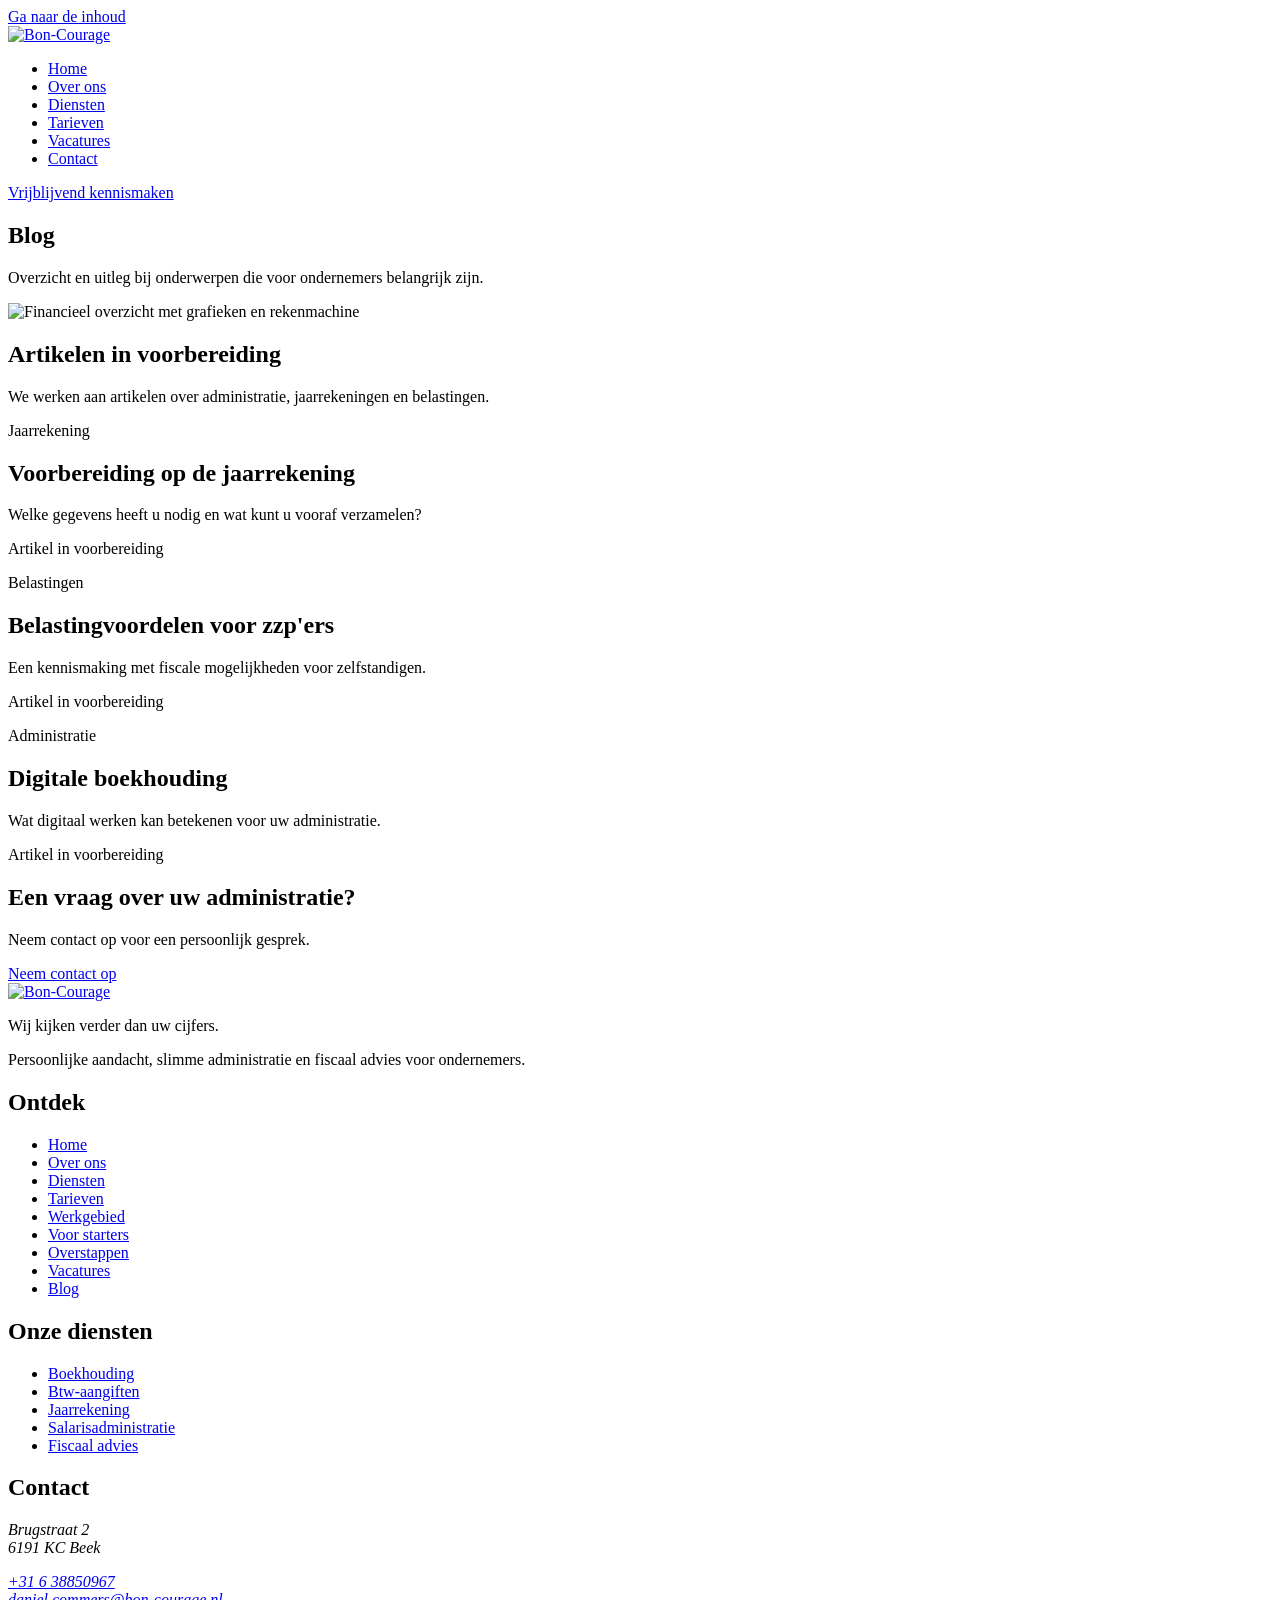
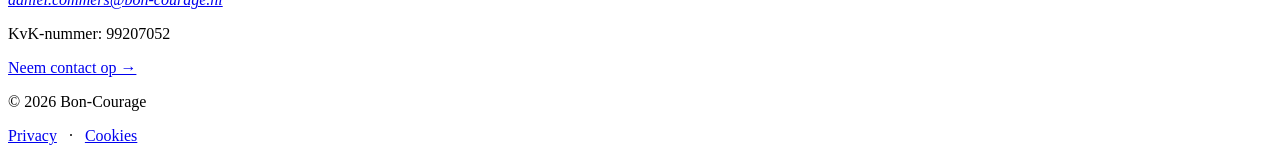
==== blog.html @ d34d8a77 "V2 website Nieuw design, betere seo,  nieuw logo" ====
<!doctype html>
<html lang="nl">
<head>
    <meta charset="utf-8">
    <meta name="viewport" content="width=device-width, initial-scale=1">
    <meta name="description" content="Blog van Bon-Courage, boekhouder in Beek. Tips over boekhouding uitbesteden, btw-aangifte, jaarrekening, belasting besparen en investeringsaftrek voor ondernemers.">
    <link rel="canonical" href="https://bon-courage.nl/blog.html">
    <title>Blog over boekhouding, btw en belastingvoordeel | Bon-Courage</title>
    <link rel="icon" href="favicon.ico" sizes="48x48">
    <link rel="icon" href="favicon.svg" type="image/svg+xml">
    <link rel="apple-touch-icon" href="apple-touch-icon.png">
    <link rel="manifest" href="site.webmanifest">
    <link rel="stylesheet" href="assets/css/style.css">
    <script src="assets/js/animations.js" defer></script>
</head>
<body>
    <a class="skip-link" href="#main">Ga naar de inhoud</a>

    <header class="site-header">
        <nav class="navbar container" aria-label="Hoofdnavigatie">
            <a class="brand" href="index.html" aria-label="Bon Courage, naar de startpagina">
                <img src="assets/images/logo-navbar.png" alt="Bon-Courage" class="site-logo" width="870" height="609">
            </a>
            <ul class="nav-links">
                <li><a href="index.html">Home</a></li>
                <li><a href="over.html">Over ons</a></li>
                <li><a href="diensten.html">Diensten</a></li>
                <li><a href="tarieven.html">Tarieven</a></li>
                <li><a href="vacatures.html">Vacatures</a></li>
                <li><a href="contact.html">Contact</a></li>
            </ul>
            <a class="button button-primary nav-cta" href="contact.html">Vrijblijvend kennismaken</a>
        </nav>
    </header>

    <main id="main">
        <section class="hero-alt shape-divider shape-to-blue">
            <div class="container">
                <div class="hero-alt-layout">
                    <div>
                        <h1>Blog</h1>
                        <p class="hero-lead">Overzicht en uitleg bij onderwerpen die voor ondernemers belangrijk zijn.</p>
                    </div>
                    <img class="hero-alt-image" src="assets/images/jaarrekening-stock.jpg" alt="Financieel overzicht met grafieken en rekenmachine" width="800" height="533">
                </div>
            </div>
        </section>

        <section class="section-space shape-divider shape-to-navy">
            <div class="container">
                <div class="section-heading"><div><h2>Artikelen in voorbereiding</h2></div><p>We werken aan artikelen over administratie, jaarrekeningen en belastingen.</p></div>
                <div class="blog-list">
                    <article class="blog-post">
                        <p class="blog-meta">Jaarrekening</p>
                        <h2>Voorbereiding op de jaarrekening</h2>
                        <p>Welke gegevens heeft u nodig en wat kunt u vooraf verzamelen?</p>
                        <span class="article-status">Artikel in voorbereiding</span>
                    </article>

                    <article class="blog-post">
                        <p class="blog-meta">Belastingen</p>
                        <h2>Belastingvoordelen voor zzp'ers</h2>
                        <p>Een kennismaking met fiscale mogelijkheden voor zelfstandigen.</p>
                        <span class="article-status">Artikel in voorbereiding</span>
                    </article>

                    <article class="blog-post">
                        <p class="blog-meta">Administratie</p>
                        <h2>Digitale boekhouding</h2>
                        <p>Wat digitaal werken kan betekenen voor uw administratie.</p>
                        <span class="article-status">Artikel in voorbereiding</span>
                    </article>
                </div>
            </div>
        </section>
        <section class="contact-band shape-divider shape-to-deep"><div class="container contact-band-inner"><div><h2>Een vraag over uw administratie?</h2><p>Neem contact op voor een persoonlijk gesprek.</p></div><a class="button button-light" href="contact.html">Neem contact op</a></div></section>
    </main>

    <footer class="site-footer">
        <div class="container footer-grid">
            <div class="footer-col footer-brand">
                <a class="footer-logo" href="index.html" aria-label="Bon-Courage, naar de startpagina"><img src="assets/images/logo-footer.png" alt="Bon-Courage" width="870" height="609" loading="lazy"></a>
                <p class="footer-tagline">Wij kijken verder dan uw cijfers.</p>
                <p>Persoonlijke aandacht, slimme administratie en fiscaal advies voor ondernemers.</p>
            </div>
            <nav class="footer-col" aria-label="Footer navigatie">
                <h2>Ontdek</h2>
                <ul>
                    <li><a href="index.html">Home</a></li>
                    <li><a href="over.html">Over ons</a></li>
                    <li><a href="diensten.html">Diensten</a></li>
                    <li><a href="tarieven.html">Tarieven</a></li>
                    <li><a href="werkgebied.html">Werkgebied</a></li>
                    <li><a href="starters.html">Voor starters</a></li>
                    <li><a href="overstappen.html">Overstappen</a></li>
                    <li><a href="vacatures.html">Vacatures</a></li>
                    <li><a href="blog.html">Blog</a></li>
                </ul>
            </nav>
            <nav class="footer-col" aria-label="Onze diensten">
                <h2>Onze diensten</h2>
                <ul>
                    <li><a href="diensten.html#boekhouding">Boekhouding</a></li>
                    <li><a href="diensten.html#btw">Btw-aangiften</a></li>
                    <li><a href="diensten.html#jaarrekening">Jaarrekening</a></li>
                    <li><a href="diensten.html#salarisadministratie">Salarisadministratie</a></li>
                    <li><a href="diensten.html#advies">Fiscaal advies</a></li>
                </ul>
            </nav>
            <div class="footer-col">
                <h2>Contact</h2>
                <address class="footer-address"><p>Brugstraat 2<br>6191 KC Beek</p>
                    <p><a class="footer-contact-link" href="tel:+31638850967">+31 6 38850967</a><br><a class="footer-contact-link" href="mailto:daniel.commers@bon-courage.nl">daniel.commers@bon-courage.nl</a></p></address>
                <p class="footer-kvk">KvK-nummer: 99207052</p>
                <a class="footer-contact-link" href="contact.html">Neem contact op &rarr;</a>
            </div>
        </div>
        <div class="container footer-bottom">
            <p>&copy; 2026 Bon-Courage</p>
            <p><a href="privacy.html">Privacy</a> &nbsp; &middot; &nbsp; <a href="cookies.html">Cookies</a></p>
        </div>
    </footer>
</body>
</html>
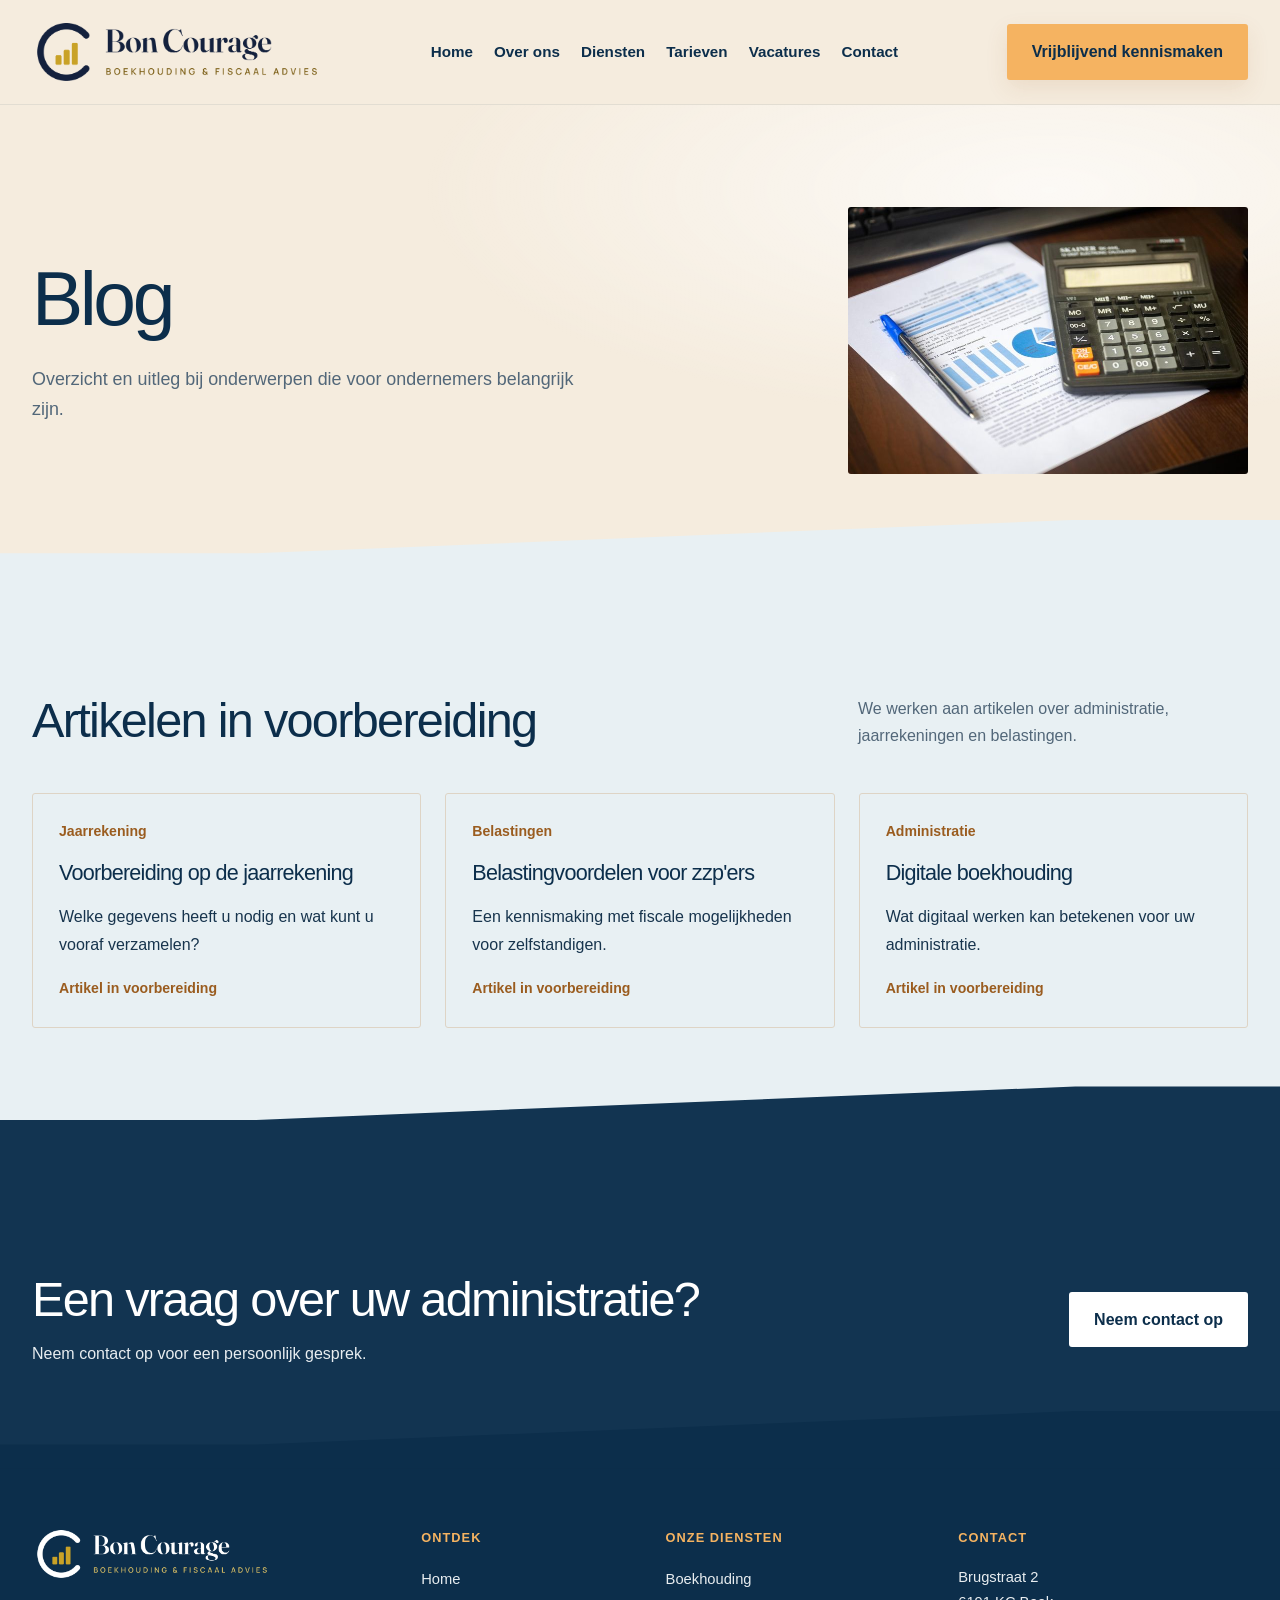
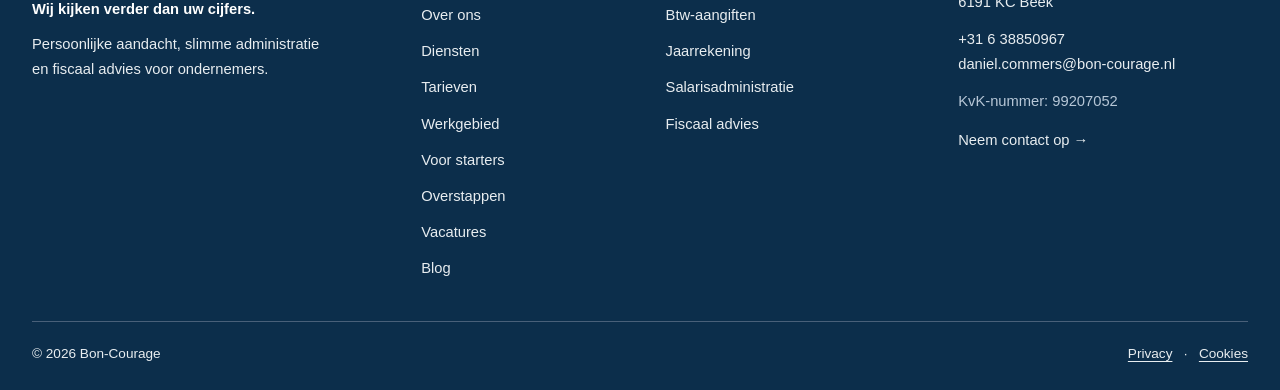
==== commit 34544216: "Add mobile navigation and version assets Co-authored-by: Copilot <223556219+Copilot@users.noreply.gi" ====
--- a/blog.html
+++ b/blog.html
@@ -10,8 +10,9 @@
     <link rel="icon" href="favicon.svg" type="image/svg+xml">
     <link rel="apple-touch-icon" href="apple-touch-icon.png">
     <link rel="manifest" href="site.webmanifest">
-    <link rel="stylesheet" href="assets/css/style.css">
-    <script src="assets/js/animations.js" defer></script>
+    <link rel="stylesheet" href="assets/css/style.css?v=20261125">
+    <script src="assets/js/animations.js?v=20261125" defer></script>
+    <script src="assets/js/navigation.js?v=20261125" defer></script>
 </head>
 <body>
     <a class="skip-link" href="#main">Ga naar de inhoud</a>
@@ -19,9 +20,12 @@
     <header class="site-header">
         <nav class="navbar container" aria-label="Hoofdnavigatie">
             <a class="brand" href="index.html" aria-label="Bon Courage, naar de startpagina">
-                <img src="assets/images/logo-navbar.png" alt="Bon-Courage" class="site-logo" width="870" height="609">
+                <img src="assets/images/logo-navbar.png?v=20261125" alt="Bon-Courage" class="site-logo" width="870" height="609">
             </a>
-            <ul class="nav-links">
+            <button class="nav-toggle" type="button" aria-controls="main-navigation" aria-expanded="false" aria-label="Menu openen">
+                <span class="nav-toggle-icon" aria-hidden="true"><span></span><span></span><span></span></span> Menu
+            </button>
+            <ul class="nav-links" id="main-navigation">
                 <li><a href="index.html">Home</a></li>
                 <li><a href="over.html">Over ons</a></li>
                 <li><a href="diensten.html">Diensten</a></li>
@@ -41,7 +45,7 @@
                         <h1>Blog</h1>
                         <p class="hero-lead">Overzicht en uitleg bij onderwerpen die voor ondernemers belangrijk zijn.</p>
                     </div>
-                    <img class="hero-alt-image" src="assets/images/jaarrekening-stock.jpg" alt="Financieel overzicht met grafieken en rekenmachine" width="800" height="533">
+                    <img class="hero-alt-image" src="assets/images/jaarrekening-stock.jpg?v=20261125" alt="Financieel overzicht met grafieken en rekenmachine" width="800" height="533">
                 </div>
             </div>
         </section>
@@ -79,7 +83,7 @@
     <footer class="site-footer">
         <div class="container footer-grid">
             <div class="footer-col footer-brand">
-                <a class="footer-logo" href="index.html" aria-label="Bon-Courage, naar de startpagina"><img src="assets/images/logo-footer.png" alt="Bon-Courage" width="870" height="609" loading="lazy"></a>
+                <a class="footer-logo" href="index.html" aria-label="Bon-Courage, naar de startpagina"><img src="assets/images/logo-footer.png?v=20261125" alt="Bon-Courage" width="870" height="609" loading="lazy"></a>
                 <p class="footer-tagline">Wij kijken verder dan uw cijfers.</p>
                 <p>Persoonlijke aandacht, slimme administratie en fiscaal advies voor ondernemers.</p>
             </div>
--- a/assets/css/style.css
+++ b/assets/css/style.css
@@ -0,0 +1,416 @@
+:root {
+    --navy: #123451;
+    --deep: #0c2e4b;
+    --blue: #e8f0f3;
+    --cream: #f5ecde;
+    --paper: #fffdf8;
+    --gold: #f5b361;
+    --ink: #17344d;
+    --muted: #526779;
+    --line: #ded4c5;
+}
+
+* { box-sizing: border-box; }
+html { scroll-behavior: smooth; scroll-padding-top: 110px; }
+body { margin: 0; font: 16px/1.7 "Segoe UI", Arial, sans-serif; color: var(--ink); background: var(--cream); }
+img { display: block; max-width: 100%; }
+a { color: inherit; }
+a:focus-visible, button:focus-visible, input:focus-visible, textarea:focus-visible, summary:focus-visible {
+    outline: 3px solid #bd8f35;
+    outline-offset: 3px;
+}
+[hidden] { display: none !important; }
+.container { width: min(1320px, calc(100% - 64px)); margin-inline: auto; }
+.skip-link { position: absolute; z-index: 20; left: 16px; top: 12px; padding: 8px 14px; background: #fff; color: var(--deep); transform: translateY(-160%); }
+.skip-link:focus { transform: translateY(0); }
+.site-header { position: sticky; top: 0; z-index: 10; background: rgba(245, 236, 222, .92); border-bottom: 1px solid rgba(18, 52, 81, .08); backdrop-filter: blur(14px); }
+.navbar { display: flex; align-items: center; justify-content: space-between; gap: 22px; min-height: 104px; }
+.brand { display: flex; flex: 0 0 290px; height: 84px; align-items: center; justify-content: flex-start; }
+.site-logo { width: 100%; height: 100%; object-fit: contain; }
+.nav-links { display: flex; flex-wrap: wrap; align-items: center; gap: clamp(14px, 1.65vw, 25px); margin: 0; padding: 0; list-style: none; }
+.nav-links a { color: var(--deep); font-size: .95rem; font-weight: 600; text-decoration: none; }
+.nav-links a:hover, .nav-links .nav-active { text-decoration: underline; text-decoration-color: var(--gold); text-decoration-thickness: 3px; text-underline-offset: 7px; }
+.nav-cta { flex: 0 0 auto; padding-inline: 18px; font-size: .9rem; }
+.nav-toggle { display: none; }
+h1, h2, h3, h4, p { margin-top: 0; }
+h1, h2, h3, h4 { line-height: 1.18; }
+h1 { margin-bottom: 24px; font-size: clamp(2.8rem, 6vw, 6rem); font-weight: 300; letter-spacing: -.045em; line-height: 1.08; }
+h2 { color: var(--deep); font-size: clamp(2rem, 3.8vw, 3.5rem); font-weight: 500; letter-spacing: -.035em; }
+h3 { color: var(--deep); font-size: 1.2rem; }
+p { margin-bottom: 16px; }
+.button { display: inline-flex; min-height: 50px; align-items: center; justify-content: center; padding: 12px 23px; border: 2px solid transparent; border-radius: 3px; font: inherit; font-weight: 700; text-decoration: none; cursor: pointer; transition: background-color .22s ease, color .22s ease, transform .22s ease, box-shadow .22s ease; }
+.button:hover { transform: translateY(-3px); }
+.button-primary { color: var(--deep); background: var(--gold); border-color: var(--gold); box-shadow: 0 8px 22px rgba(153, 94, 34, .12); }
+.button-primary:hover { background: #ffc97f; border-color: #ffc97f; box-shadow: 0 12px 28px rgba(153, 94, 34, .2); }
+.button-outline { color: var(--navy); background: transparent; border-color: var(--navy); }
+.button-outline:hover { background: var(--blue); }
+.button-light { color: var(--deep); background: #fff; border-color: #fff; }
+.button-light:hover { color: #fff; background: transparent; }
+.text-link { color: var(--navy); font-weight: 700; text-decoration-color: var(--gold); text-underline-offset: 4px; }
+.hero-link { color: var(--deep); font-weight: 700; text-underline-offset: 5px; }
+.home-hero { position: relative; overflow: hidden; color: var(--deep); background: var(--cream); isolation: isolate; }
+.home-hero::before { content: ""; position: absolute; z-index: -1; pointer-events: none; border: 1px solid rgba(18, 52, 81, .09); border-radius: 50%; }
+.home-hero::before { width: clamp(360px, 54vw, 820px); aspect-ratio: 1; top: -38%; right: -12%; background: radial-gradient(circle, rgba(255, 255, 255, .62), rgba(255, 255, 255, 0) 68%); animation: orbit-drift 18s ease-in-out infinite alternate; }
+.shape-divider { position: relative; }
+.shape-divider::after {
+    content: "";
+    position: absolute;
+    z-index: 3;
+    right: 0;
+    bottom: -1px;
+    left: 0;
+    height: clamp(32px, 4.5vw, 62px);
+    background: var(--shape-fill, var(--paper));
+    clip-path: polygon(0 100%, 0 58%, 20% 58%, 84% 0, 100% 0, 100% 100%);
+    pointer-events: none;
+}
+.shape-to-white { --shape-fill: var(--paper); }
+.shape-to-warm { --shape-fill: var(--cream); }
+.shape-to-blue { --shape-fill: var(--blue); }
+.shape-to-navy { --shape-fill: var(--navy); }
+.shape-to-deep { --shape-fill: var(--deep); }
+.contact-band.shape-divider { padding-bottom: 100px; }
+.home-hero-layout { display: grid; grid-template-columns: minmax(0, 1.15fr) minmax(320px, .85fr); gap: clamp(38px, 5vw, 76px); align-items: center; padding-block: clamp(78px, 10vh, 132px) 100px; }
+.home-hero { background: var(--cream); }
+.home-hero-photo { position: relative; }
+.home-hero-photo::before { content: ""; position: absolute; z-index: 0; width: 52%; height: 56%; right: -16px; bottom: -16px; border: 2px solid var(--gold); border-radius: 3px; }
+.home-hero-photo img { position: relative; z-index: 1; }
+.hero-eyebrow { margin-bottom: 24px; color: var(--deep); font-size: 1.15rem; font-weight: 700; letter-spacing: .01em; }
+.hero-promise { max-width: 700px; margin-top: 24px; color: var(--deep); font-weight: 600; }
+.home-hero-copy { max-width: 760px; }
+.home-hero h1 { max-width: 760px; font-size: clamp(3.4rem, 5.6vw, 5.8rem); }
+.home-hero h1 em { padding-inline: .04em; color: var(--deep); background: linear-gradient(transparent 46%, var(--gold) 46%, var(--gold) 91%, transparent 91%); background-repeat: no-repeat; background-size: 0 100%; font-style: normal; animation: marker-sweep .9s .72s ease-out forwards; }
+.hero-lead { max-width: 560px; font-size: 1.12rem; line-height: 1.7; }
+.home-hero .hero-lead { max-width: 700px; color: var(--muted); font-size: 1.2rem; }
+.hero-actions, .form-actions { display: flex; flex-wrap: wrap; align-items: center; gap: 20px; margin-top: 28px; }
+.home-hero-photo { width: 100%; margin: 0; animation: rise-in .9s .5s both; }
+.home-hero-photo img { width: 100%; height: clamp(340px, 38vw, 560px); object-fit: cover; border-radius: 3px 64px 3px 3px; transition: transform .8s cubic-bezier(.2, .7, .2, 1); }
+.home-hero-photo:hover img { transform: scale(1.035); }
+.home-hero-copy > * { animation: rise-in .72s cubic-bezier(.2, .7, .2, 1) both; }
+.home-hero-copy > :nth-child(1) { animation-delay: .08s; }
+.home-hero-copy > :nth-child(2) { animation-delay: .18s; }
+.home-hero-copy > :nth-child(3) { animation-delay: .3s; }
+.home-hero-copy > :nth-child(4) { animation-delay: .4s; }
+.home-hero-copy > :nth-child(5) { animation-delay: .5s; }
+.hero-alt { padding: clamp(64px, 8vw, 110px) 0; background: radial-gradient(ellipse at 82% 18%, rgba(255, 255, 255, .72), transparent 42%), var(--cream); }
+.hero-alt-layout { display: grid; grid-template-columns: minmax(0, 1fr) minmax(0, 400px); gap: 55px; align-items: center; }
+.hero-alt h1 { color: var(--deep); }
+.hero-alt .hero-lead { color: var(--muted); margin: 0; }
+.hero-alt-image { width: 100%; height: auto; aspect-ratio: 1.5; object-fit: cover; border-radius: 3px; transition: transform .8s cubic-bezier(.2, .7, .2, 1); }
+.hero-alt-layout > :first-child { animation: rise-in .75s .08s both; }
+.hero-alt-image { animation: rise-in .85s .22s both; }
+.hero-alt-layout:hover .hero-alt-image { transform: scale(1.025); }
+.section-space { padding: clamp(82px, 9vw, 132px) 0; background: var(--blue); }
+.process-section { padding-bottom: 32px; }
+.process-section + .faq-section { padding-top: 32px; }
+.section-label { margin-bottom: 10px; color: #9a5c1f; font-size: .9rem; font-weight: 700; }
+.section-heading { display: flex; justify-content: space-between; align-items: end; gap: 36px; margin-bottom: 44px; }
+.section-heading h2 { margin-bottom: 0; }
+.section-heading > p { max-width: 390px; margin-bottom: 0; color: var(--muted); }
+.expertise-section { background: var(--blue); }
+.request-form { padding: clamp(22px, 3vw, 38px); background: #fffdf9; border: 1px solid var(--line); border-radius: 3px; }
+fieldset { margin: 0; padding: 0; border: 0; min-width: 0; }
+legend { padding: 0; margin-bottom: 20px; color: var(--deep); font-size: 1.2rem; font-weight: 700; }
+.choice-grid { display: grid; grid-template-columns: repeat(4, minmax(0, 1fr)); gap: 14px; margin-bottom: 26px; }
+.choice-card { display: flex; gap: 12px; align-items: flex-start; min-height: 138px; padding: 18px; border: 1px solid var(--line); border-radius: 3px; cursor: pointer; }
+.choice-card:has(input:checked) { border-color: var(--navy); background: #eaf1f5; box-shadow: inset 0 0 0 1px var(--navy); }
+.choice-card input { width: 18px; height: 18px; margin: 3px 0 0; accent-color: var(--navy); flex-shrink: 0; }
+.choice-card strong, .choice-card small { display: block; }
+.choice-card strong { color: var(--deep); line-height: 1.3; }
+.choice-card small { margin-top: 8px; color: var(--muted); font-size: .88rem; line-height: 1.45; }
+.form-error { color: #a32121; font-weight: 600; }
+.form-grid { display: grid; grid-template-columns: repeat(2, minmax(0, 1fr)); gap: 20px; }
+.form-grid label { display: block; color: var(--deep); font-weight: 600; }
+.form-grid input, .form-grid textarea, .form-grid select { display: block; width: 100%; margin-top: 6px; padding: 11px 12px; border: 1px solid #aebdc8; border-radius: 4px; background: #fff; font: inherit; color: var(--ink); }
+.form-grid textarea { resize: vertical; }
+.form-wide { grid-column: 1 / -1; }
+.optional { color: var(--muted); font-size: .85rem; font-weight: 400; }
+.form-note { margin: 20px 0 0; color: var(--muted); font-size: .9rem; }
+.request-ready { padding: 14px 16px; margin: 20px 0 0; background: var(--blue); border-left: 3px solid var(--navy); }
+.request-ready a { color: var(--navy); font-weight: 700; }
+.feature-grid { display: grid; grid-template-columns: repeat(3, minmax(0, 1fr)); gap: 24px; }
+.value-grid { display: grid; grid-template-columns: repeat(3, minmax(0, 1fr)); gap: 24px; }
+.value-card { padding: 32px 28px; border: 1px solid var(--line); border-top: 4px solid var(--gold); border-radius: 3px; background: var(--cream); min-height: 250px; transition: transform .28s ease, box-shadow .28s ease; }
+.value-card:hover { transform: translateY(-5px); }
+.value-card:hover { box-shadow: 0 16px 34px rgba(12, 46, 75, .08); }
+.value-number { display: inline-grid; width: 48px; height: 48px; place-items: center; margin-bottom: 24px; border-radius: 50%; color: var(--deep); background: var(--gold); font-weight: 800; }
+.value-card p, .service-card p { margin-bottom: 0; color: var(--muted); }
+.service-card { position: relative; min-height: 190px; padding: 27px 24px 24px; overflow: hidden; border: 1px solid var(--line); border-radius: 3px; background: rgba(255, 253, 249, .72); transition: transform .28s ease, border-color .28s ease, box-shadow .28s ease; }
+.service-card::before { content: ""; position: absolute; inset: 0 auto auto 0; width: 100%; height: 3px; background: var(--gold); transform: scaleX(0); transform-origin: left; transition: transform .35s ease; }
+.service-card:hover { transform: translateY(-6px); border-color: rgba(18, 52, 81, .25); box-shadow: 0 16px 34px rgba(12, 46, 75, .08); }
+.service-card:hover::before { transform: scaleX(1); }
+.service-card h3 { margin-bottom: 12px; }
+.service-card a { display: inline-block; margin-top: 20px; color: var(--navy); font-weight: 700; text-underline-offset: 4px; }
+.approach-panel { padding: clamp(28px, 5vw, 58px); border-radius: 12px; background: var(--navy); color: #e3ebf2; }
+.approach-panel h2 { color: #fff; }
+.approach-panel p:last-child { margin-bottom: 0; }
+.software-panel { display: grid; grid-template-columns: 1fr 1fr; gap: 50px; align-items: center; padding: clamp(28px, 5vw, 58px); border: 1px solid var(--line); border-radius: 3px; }
+.software-mark { display: grid; min-height: 200px; place-items: center; padding: 32px; border-radius: 3px; background: var(--blue); }
+.software-mark img { width: min(100%, 400px); height: auto; }
+.check-list { margin: 20px 0 0; padding: 0; list-style: none; }
+.check-list li { position: relative; margin: 10px 0; padding-left: 26px; }
+.check-list li::before { content: "✓"; position: absolute; left: 0; color: #9a5c1f; font-weight: 800; }
+.audience-list { display: flex; flex-wrap: wrap; gap: 10px; margin: 25px 0 0; padding: 0; list-style: none; }
+.audience-list li { padding: 8px 14px; border: 1px solid var(--line); border-radius: 3px; color: var(--deep); background: #fffdf9; font-weight: 600; }
+.steps { display: grid; grid-template-columns: repeat(5, minmax(0, 1fr)); gap: 20px; padding: 0; list-style: none; counter-reset: steps; }
+.steps li { padding-top: 18px; border-top: 3px solid var(--gold); counter-increment: steps; }
+.steps li::before { content: counter(steps); display: block; margin-bottom: 14px; color: #9a5c1f; font-size: .9rem; font-weight: 800; }
+.steps h3 { margin-bottom: 8px; }
+.steps p { color: var(--muted); font-size: .94rem; }
+.feature-card { overflow: hidden; padding-bottom: 26px; border: 1px solid var(--line); border-radius: 8px; background: #fff; }
+.feature-image { width: 100%; height: auto; aspect-ratio: 1.7; object-fit: cover; }
+.feature-card h3, .feature-card p, .feature-card a { margin-left: 24px; margin-right: 24px; }
+.feature-card h3 { margin-top: 22px; margin-bottom: 10px; }
+.feature-card p { color: var(--muted); }
+.feature-card a { color: var(--navy); font-weight: 700; text-underline-offset: 4px; }
+.section-warm { background: var(--paper); }
+.editorial-split { display: grid; grid-template-columns: 1fr 1fr; gap: 70px; }
+.editorial-copy { max-width: 540px; color: var(--muted); }
+.editorial-copy p { font-size: 1.06rem; }
+.principle-grid { display: grid; grid-template-columns: repeat(4, minmax(0, 1fr)); gap: 24px; margin-top: 38px; }
+.principle-grid article { padding-top: 20px; border-top: 3px solid var(--gold); }
+.principle-grid p { color: var(--muted); }
+.service-row { display: grid; grid-template-columns: 1fr 1.3fr; gap: 50px; padding: clamp(28px, 4vw, 52px); margin-bottom: 20px; border: 1px solid var(--line); background: var(--paper); }
+.service-row:first-child { padding-top: clamp(28px, 4vw, 52px); border-top: 1px solid var(--line); }
+.service-row p, .service-row li { color: var(--muted); }
+.service-row li { margin-bottom: 7px; }
+.faq-section { background: var(--blue); }
+.faq-layout { display: grid; grid-template-columns: .8fr 1.2fr; gap: 70px; }
+.faq-layout > div > p:not(.section-label) { color: var(--muted); }
+.faq-list details { padding: 22px 24px; margin-bottom: 12px; border: 1px solid rgba(18, 52, 81, .12); background: var(--paper); transition: border-color .2s ease, box-shadow .2s ease; }
+.faq-list details:first-child { border-top: 1px solid rgba(18, 52, 81, .12); }
+.faq-list details[open] { border-color: rgba(18, 52, 81, .3); box-shadow: 0 10px 24px rgba(12, 46, 75, .06); }
+.faq-list summary { display: flex; justify-content: space-between; gap: 16px; align-items: center; color: var(--deep); font-weight: 700; cursor: pointer; list-style: none; }
+.faq-list summary::-webkit-details-marker { display: none; }
+.faq-list summary::after { content: "+"; color: var(--navy); font-size: 1.5rem; line-height: 1; }
+.faq-list details[open] summary::after { content: "-"; }
+.faq-list details p { margin: 14px 0 0; color: var(--muted); }
+.contact-layout { display: grid; grid-template-columns: 1fr 1fr; gap: 60px; }
+.info-block { padding: 15px 0; border-top: 1px solid var(--line); }
+.info-block h3, .info-block p { margin-bottom: 5px; }
+.info-block a { color: var(--navy); overflow-wrap: anywhere; }
+.contact-panel { padding: clamp(26px, 4vw, 45px); background: var(--blue); border-radius: 3px; }
+.contact-form { margin-top: 26px; }
+.contact-form .form-grid { margin-bottom: 20px; }
+.form-status { padding: 14px 16px; margin-top: 18px; border-left: 3px solid var(--navy); background: #fff; }
+.pricing-grid { display: grid; grid-template-columns: repeat(3, minmax(0, 1fr)); gap: 24px; }
+.pricing-card { padding: 28px; border: 1px solid var(--line); border-radius: 3px; background: #fffdf9; transition: transform .28s ease, box-shadow .28s ease; }
+.pricing-card:hover { transform: translateY(-5px); box-shadow: 0 16px 34px rgba(12, 46, 75, .08); }
+.pricing-card h2 { font-size: 1.4rem; }
+.pricing-card p { color: var(--muted); }
+.pricing-note { padding: 28px; border-left: 4px solid var(--gold); background: var(--blue); }
+.switch-steps { display: grid; grid-template-columns: repeat(3, minmax(0, 1fr)); gap: 24px; }
+.switch-steps article { padding: 24px; border: 1px solid var(--line); border-radius: 3px; }
+.privacy-note { color: var(--muted); font-size: .9rem; }
+.contact-panel .text-link { display: block; margin-top: 18px; }
+.blog-list { display: grid; grid-template-columns: repeat(3, minmax(0, 1fr)); gap: 24px; }
+.blog-post { padding: 26px; border: 1px solid var(--line); border-radius: 3px; transition: transform .28s ease, border-color .28s ease, box-shadow .28s ease; }
+.blog-post:hover { transform: translateY(-5px); border-color: rgba(18, 52, 81, .25); box-shadow: 0 16px 34px rgba(12, 46, 75, .08); }
+.blog-post h2 { font-size: 1.35rem; }
+.blog-meta, .article-status { color: #9a5c1f; font-size: .88rem; font-weight: 700; }
+.contact-band { padding: 70px 0; background: var(--navy); color: #e8edf0; }
+.contact-band-inner { display: flex; align-items: center; justify-content: space-between; gap: 24px; }
+.contact-band h2 { color: #fff; margin-bottom: 12px; }
+.contact-band p { margin-bottom: 0; }
+.site-footer { padding: 58px 0 24px; color: #e8edf0; background: var(--deep); }
+.footer-grid { display: grid; grid-template-columns: 1.4fr .8fr 1fr 1.2fr; gap: clamp(24px, 4vw, 55px); }
+.footer-brand { max-width: 290px; }
+.footer-logo { display: inline-flex; width: 240px; height: 56px; align-items: center; justify-content: flex-start; margin-bottom: 18px; }
+.footer-logo img { width: 100%; height: 100%; object-fit: contain; }
+.footer-tagline { color: #fff; font-size: 1.15rem; font-weight: 700; line-height: 1.35; }
+.footer-col h2 { margin: 4px 0 20px; color: var(--gold); font-size: .8rem; font-weight: 700; letter-spacing: .08em; text-transform: uppercase; }
+.footer-col p, .footer-col a { font-size: .92rem; overflow-wrap: anywhere; }
+.footer-col p { margin-bottom: 12px; }
+.footer-col ul { list-style: none; margin: 0; padding: 0; }
+.footer-col li + li { margin-top: 9px; }
+.footer-col a:not(.footer-logo) { text-decoration: none; }
+.footer-col a:not(.footer-logo):hover, .footer-bottom a:hover { color: #fff; text-decoration: underline; text-underline-offset: 4px; }
+.footer-address { font-style: normal; }
+.footer-contact-link { display: inline-block; }
+.footer-kvk { color: #b7c7d7; }
+.footer-bottom { display: flex; flex-wrap: wrap; justify-content: space-between; gap: 12px 24px; margin-top: 40px; padding-top: 20px; border-top: 1px solid #496079; font-size: .85rem; }
+.footer-bottom p { margin: 0; }
+.footer-bottom a { text-underline-offset: 3px; }
+.home-values-section { background: var(--paper); }
+.home-values-section .section-heading { margin-bottom: 52px; }
+.home-services-section { position: relative; overflow: hidden; isolation: isolate; color: #e8edf0; background: var(--navy); }
+.home-services-section::before { content: ""; position: absolute; z-index: -1; top: -250px; right: -130px; width: min(58vw, 760px); aspect-ratio: 1; border: 1px solid rgba(255, 255, 255, .09); border-radius: 50%; box-shadow: 0 0 0 70px rgba(255, 255, 255, .025), 0 0 0 140px rgba(255, 255, 255, .02); pointer-events: none; }
+.home-services-section .section-label { color: #ffd39e; }
+.home-services-section .section-heading h2 { color: #fff; }
+.home-services-section .section-heading > p { color: #d3e0e8; }
+.home-services-section .service-card { min-height: 225px; padding: 32px 28px; border-color: rgba(255, 255, 255, .35); background: rgba(255, 253, 248, .97); }
+.home-services-section .button-outline { color: #fff; border-color: rgba(255, 255, 255, .7); }
+.home-services-section .button-outline:hover { color: var(--deep); background: #fff; }
+.home-software-section { background: var(--cream); }
+.home-software-section .software-panel { position: relative; overflow: hidden; padding: clamp(38px, 6vw, 78px); border: 0; background: radial-gradient(circle at 100% 0, rgba(245, 179, 97, .16), transparent 38%), var(--deep); box-shadow: 0 22px 56px rgba(12, 46, 75, .12); }
+.home-software-section .software-panel h2 { color: #fff; }
+.home-software-section .software-panel > div:first-child > p:not(.section-label) { color: #d8e2e8; }
+.home-software-section .software-panel .section-label { color: #ffd39e; }
+.home-software-section .check-list li::before { color: var(--gold); }
+.home-software-section .check-list { color: #fff; }
+.home-software-section .software-mark { min-height: 260px; background: var(--paper); }
+.home-audience-section { position: relative; overflow: hidden; background: var(--blue); }
+.home-audience-section .editorial-split { align-items: center; }
+.home-audience-section .editorial-split > div:first-child { padding-left: 32px; border-left: 5px solid var(--gold); }
+.home-audience-section .editorial-split h2 { max-width: 560px; }
+.home-process-section { padding-bottom: clamp(96px, 8vw, 132px); background: var(--cream); }
+.home-process-section .steps li { min-height: 250px; padding: 28px 22px; border: 1px solid var(--line); border-top: 4px solid var(--gold); background: var(--paper); }
+.home-process-section .steps li::before { display: grid; width: 48px; height: 48px; place-items: center; margin-bottom: 24px; border-radius: 50%; color: #fff; background: var(--navy); font-size: 1rem; }
+.home-process-section .steps p { margin-bottom: 0; }
+.home-faq-section { background: var(--paper); }
+.home-faq-section .faq-layout { align-items: start; }
+.home-expertise-section { position: relative; overflow: hidden; background: var(--blue); }
+.home-expertise-section .request-form { padding: clamp(28px, 5vw, 58px); border: 0; box-shadow: 0 18px 48px rgba(12, 46, 75, .08); }
+.contact-band { padding: clamp(78px, 10vw, 132px) 0; }
+.reveal { opacity: 0; transform: translateY(24px); transition: opacity .7s ease, transform .7s cubic-bezier(.2, .7, .2, 1); transition-delay: calc(var(--reveal-order, 0) * 70ms); }
+.reveal.is-visible { opacity: 1; transform: translateY(0); }
+@keyframes rise-in {
+    from { opacity: 0; transform: translateY(22px); }
+    to { opacity: 1; transform: translateY(0); }
+}
+@keyframes marker-sweep {
+    to { background-size: 100% 100%; }
+}
+@keyframes orbit-drift {
+    from { transform: translate3d(0, 0, 0); }
+    to { transform: translate3d(-22px, 18px, 0); }
+}
+@media (max-width: 850px) {
+    .home-hero-layout, .hero-alt-layout, .editorial-split, .faq-layout, .contact-layout { grid-template-columns: 1fr; gap: 32px; }
+    .home-hero-layout { padding-block: 78px 52px; }
+    .home-hero-photo { width: 100%; margin: 0; }
+    .home-hero-photo img { height: clamp(240px, 68vw, 360px); }
+    .hero-alt-image { max-height: 300px; }
+    .choice-grid, .principle-grid { grid-template-columns: repeat(2, minmax(0, 1fr)); }
+    .feature-grid, .blog-list, .value-grid, .pricing-grid { grid-template-columns: repeat(2, minmax(0, 1fr)); }
+    .steps { grid-template-columns: repeat(3, minmax(0, 1fr)); }
+    .nav-cta { display: none; }
+    .software-panel { grid-template-columns: 1fr; gap: 28px; }
+    .footer-grid { grid-template-columns: repeat(2, minmax(0, 1fr)); gap: 36px; }
+}
+@media (max-width: 1100px) {
+    .nav-cta { display: none; }
+    .navbar { gap: 18px; }
+    .nav-links { gap: clamp(12px, 2vw, 20px); }
+}
+@media (max-width: 560px) {
+    .container { width: calc(100% - 36px); }
+    .navbar { flex-direction: column; gap: 0; padding-bottom: 16px; }
+    .brand { flex-basis: auto; width: 210px; height: 64px; justify-content: center; }
+    .nav-links { justify-content: center; gap: 10px 18px; }
+    .nav-links a { font-size: .88rem; }
+    .section-space { padding: 58px 0; }
+    .section-heading, .contact-band-inner { display: block; }
+    .section-heading > p { margin-top: 14px; }
+    .choice-grid, .feature-grid, .principle-grid, .blog-list, .form-grid, .service-row, .value-grid, .pricing-grid, .switch-steps { grid-template-columns: 1fr; }
+    .steps { grid-template-columns: 1fr; gap: 12px; }
+    .form-wide { grid-column: auto; }
+    .choice-card { min-height: 0; }
+    .service-row { gap: 12px; }
+    .service-row h2 { margin-bottom: 0; }
+    .contact-band .button { margin-top: 24px; }
+    .site-footer { padding-top: 42px; }
+    .footer-grid { gap: 30px 22px; }
+    .footer-brand { grid-column: 1 / -1; max-width: 100%; }
+    .footer-grid > .footer-col:last-child { grid-column: 1 / -1; }
+    .footer-bottom { margin-top: 32px; }
+}
+@media (max-width: 850px) {
+    .navbar { flex-direction: row; flex-wrap: wrap; gap: 0 16px; min-height: 80px; padding-block: 8px; }
+    .brand { flex: 0 1 210px; width: 210px; height: 64px; justify-content: flex-start; }
+    .nav-links { flex-basis: 100%; justify-content: flex-start; padding: 8px 0 16px; }
+    .menu-ready .nav-toggle { display: inline-flex; align-items: center; gap: 9px; min-height: 44px; padding: 8px 13px; border: 1px solid var(--line); border-radius: 8px; color: var(--deep); background: var(--paper); font: inherit; font-weight: 700; cursor: pointer; }
+    .nav-toggle-icon { display: flex; flex-direction: column; gap: 4px; width: 20px; }
+    .nav-toggle-icon span { display: block; height: 2px; border-radius: 2px; background: currentColor; }
+    .menu-ready .nav-links { display: none; }
+    .menu-ready.menu-open .nav-links { display: flex; flex-direction: column; align-items: stretch; gap: 0; max-height: calc(100vh - 90px); overflow-y: auto; padding: 10px 0 16px; }
+    .menu-ready .nav-links a { display: block; padding: 10px 4px; font-size: 1rem; }
+}
+.home-bento { counter-reset: hb; display: grid; grid-template-columns: repeat(6, 1fr); gap: 22px; }
+.home-bento .service-card { position: relative; counter-increment: hb; display: flex; flex-direction: column; gap: 12px; overflow: hidden; min-height: 250px; padding: clamp(26px, 3vw, 38px); border: 0; border-radius: 22px; color: var(--muted); background: #fff; box-shadow: 0 12px 34px rgba(12, 46, 75, .07); transition: transform .3s ease, box-shadow .3s ease; }
+.home-bento .service-card:hover { transform: translateY(-6px); box-shadow: 0 24px 54px rgba(12, 46, 75, .16); }
+.home-bento .service-card::before { content: counter(hb); position: static; display: grid; width: 44px; height: 44px; margin-bottom: 8px; place-items: center; border-radius: 14px; color: var(--deep); background: var(--gold); font-weight: 800; transform: rotate(-6deg); transition: none; }
+.home-bento .service-card:hover::before { transform: rotate(-6deg); }
+.home-bento .service-card::after { content: ""; position: absolute; right: -50px; bottom: -50px; width: 150px; height: 150px; border-radius: 50%; background: rgba(245, 179, 97, .16); transition: transform .5s ease; pointer-events: none; }
+.home-bento .service-card:hover::after { transform: scale(1.6); }
+.home-bento .service-card h3 { margin: 0; font-size: clamp(1.3rem, 2vw, 1.75rem); line-height: 1.15; }
+.home-bento .service-card p { margin: 0; color: inherit; }
+.home-bento .service-card a { position: relative; z-index: 1; align-self: flex-start; margin-top: auto; border-bottom: 2px solid var(--gold); text-decoration: none; font-weight: 700; }
+.home-bento .service-card a::after { content: " →"; display: inline-block; transition: transform .2s ease; }
+.home-bento .service-card a:hover::after { transform: translateX(5px); }
+.home-bento .service-card:nth-child(1) { grid-column: span 4; color: #d3dfe9; background: linear-gradient(135deg, #1d4a70, #153a5a); box-shadow: inset 0 0 0 1px rgba(255, 255, 255, .12); }
+.home-bento .service-card:nth-child(2) { grid-column: span 2; background: #fbe6c9; }
+.home-bento .service-card:nth-child(3), .home-bento .service-card:nth-child(4) { grid-column: span 3; }
+.home-bento .service-card:nth-child(5) { grid-column: span 2; background: var(--cream); }
+.home-bento .service-card:nth-child(6) { grid-column: span 4; color: #d3dfe9; background: var(--deep); }
+.home-bento .service-card:nth-child(1) h3, .home-bento .service-card:nth-child(6) h3, .home-bento .service-card:nth-child(1) a, .home-bento .service-card:nth-child(6) a { color: #fff; }
+.home-bento .service-card:nth-child(1)::before, .home-bento .service-card:nth-child(6)::before { background: #fff; }
+@media (max-width: 960px) {
+    .home-bento { grid-template-columns: repeat(2, 1fr); }
+    .home-bento .service-card:nth-child(n) { grid-column: span 1; }
+    .home-bento .service-card:nth-child(1), .home-bento .service-card:nth-child(6) { grid-column: span 2; }
+}
+@media (max-width: 640px) {
+    .home-bento { grid-template-columns: 1fr; }
+    .home-bento .service-card:nth-child(n) { grid-column: auto; }
+}
+.bento-jump { position: sticky; top: 112px; z-index: 6; display: flex; gap: 4px; width: min(1320px, calc(100% - 64px)); margin: 0 auto 28px; padding: 6px; overflow-x: auto; border-radius: 16px; background: var(--deep); box-shadow: 0 14px 34px rgba(12, 46, 75, .22); scrollbar-width: none; }
+.bento-jump::-webkit-scrollbar { display: none; }
+.bento-jump a { display: flex; flex: 1 0 auto; align-items: center; justify-content: center; gap: 8px; padding: 10px 14px; border-radius: 11px; color: #d3dfe9; font-size: .88rem; font-weight: 700; text-decoration: none; white-space: nowrap; transition: background-color .2s ease, color .2s ease; }
+.bento-jump a b { display: grid; width: 22px; height: 22px; place-items: center; border-radius: 7px; color: var(--deep); background: var(--gold); font-size: .75rem; }
+.bento-jump a:hover { color: var(--deep); background: var(--gold); }
+.bento-jump a:hover b { background: #fff; }
+.service-list.service-bento { counter-reset: service; display: grid; grid-template-columns: repeat(6, 1fr); gap: 22px; scroll-padding-top: 120px; }
+.service-bento .service-row { position: relative; counter-increment: service; display: flex; flex-direction: column; gap: 18px; overflow: hidden; margin: 0; padding: clamp(28px, 3vw, 40px); border: 0; border-radius: 22px; color: var(--muted); background: #fff; box-shadow: 0 12px 34px rgba(12, 46, 75, .07); scroll-margin-top: 110px; transition: transform .3s ease, box-shadow .3s ease; }
+.service-bento .service-row:hover { transform: translateY(-6px); box-shadow: 0 24px 54px rgba(12, 46, 75, .16); }
+.service-bento .service-row::after { content: ""; position: absolute; right: -50px; bottom: -50px; width: 150px; height: 150px; border-radius: 50%; background: rgba(245, 179, 97, .16); transition: transform .5s ease; pointer-events: none; }
+.service-bento .service-row:hover::after { transform: scale(1.6); }
+.service-bento .service-row > div:first-child::before { content: counter(service); display: grid; width: 46px; height: 46px; margin-bottom: 20px; place-items: center; border-radius: 14px; color: var(--deep); background: var(--gold); font-size: 1.15rem; font-weight: 800; transform: rotate(-6deg); }
+.service-bento .service-row h2 { margin: 0; font-size: clamp(1.45rem, 2.2vw, 2rem); line-height: 1.15; }
+.service-bento .service-row > div:last-child { position: relative; z-index: 1; display: flex; flex: 1; flex-direction: column; }
+.service-bento .service-row p, .service-bento .service-row li { margin-bottom: 12px; color: inherit; }
+.service-bento .service-row li { break-inside: avoid; margin-bottom: 8px; }
+.service-bento .service-row ul { margin: 6px 0 14px; padding: 0; list-style: none; }
+.service-bento .service-row li { position: relative; padding-left: 24px; margin-bottom: 8px; font-size: .95rem; }
+.service-bento .service-row li::before { content: ""; position: absolute; left: 0; top: .6em; width: 12px; height: 2px; background: var(--gold); }
+.service-bento .service-row .text-link { align-self: flex-start; margin-top: auto; padding-bottom: 2px; border-bottom: 2px solid var(--gold); text-decoration: none; }
+.service-bento .service-row .text-link::after { content: " →"; display: inline-block; transition: transform .2s ease; }
+.service-bento .service-row .text-link:hover::after { transform: translateX(5px); }
+.service-bento #boekhouding { grid-column: span 4; color: #d3dfe9; background: var(--navy); }
+.service-bento #boekhouding ul { columns: 2; column-gap: 32px; }
+.service-bento #btw { grid-column: span 2; background: #fbe6c9; }
+.service-bento #jaarrekening, .service-bento #inkomstenbelasting { grid-column: span 3; }
+.service-bento #vennootschapsbelasting { grid-column: span 2; background: var(--cream); }
+.service-bento #salarisadministratie { grid-column: span 2; background: #e3eef3; }
+.service-bento #advies { grid-column: span 2; color: #d3dfe9; background: var(--deep); }
+.service-bento #belastingvoordeel { grid-column: span 4; background: var(--cream); }
+.service-bento #belastingvoordeel ul { columns: 2; column-gap: 32px; }
+.service-bento #starters { grid-column: span 2; background: var(--gold); color: var(--deep); }
+.service-bento #all-in { grid-column: span 6; flex-direction: row; align-items: center; justify-content: space-between; gap: 32px; color: #d3dfe9; background: linear-gradient(120deg, var(--navy), var(--deep)); }
+.service-bento #all-in > div:first-child { display: flex; align-items: center; gap: 20px; }
+.service-bento #all-in > div:first-child::before { content: "+"; margin: 0; }
+.service-bento #all-in > div:last-child { flex-direction: row; flex: 0 1 560px; align-items: center; justify-content: space-between; gap: 24px; }
+.service-bento #all-in p { margin: 0; }
+.service-bento #all-in .text-link { margin-top: 0; white-space: nowrap; }
+.service-bento #boekhouding h2, .service-bento #advies h2, .service-bento #all-in h2 { color: #fff; }
+.service-bento #starters p, .service-bento #starters h2 { color: var(--deep); }
+.service-bento #boekhouding .text-link, .service-bento #advies .text-link, .service-bento #all-in .text-link { color: #fff; }
+.service-bento #boekhouding > div:first-child::before, .service-bento #advies > div:first-child::before, .service-bento #all-in > div:first-child::before { background: #fff; }
+.service-bento #starters > div:first-child::before { color: var(--gold); background: var(--deep); }
+.service-bento #starters .text-link { border-color: var(--deep); }
+@media (max-width: 960px) {
+    .service-list.service-bento { grid-template-columns: repeat(2, 1fr); }
+    .service-bento .service-row, .service-bento #boekhouding, .service-bento #belastingvoordeel, .service-bento #all-in { grid-column: span 2; }
+    .service-bento #btw, .service-bento #jaarrekening, .service-bento #inkomstenbelasting, .service-bento #vennootschapsbelasting, .service-bento #salarisadministratie, .service-bento #advies, .service-bento #starters { grid-column: span 1; }
+}
+@media (max-width: 640px) {
+    .service-list.service-bento { grid-template-columns: 1fr; }
+    .service-bento .service-row, .service-bento #btw, .service-bento #jaarrekening, .service-bento #inkomstenbelasting, .service-bento #vennootschapsbelasting, .service-bento #salarisadministratie, .service-bento #advies, .service-bento #starters { grid-column: auto; }
+    .service-bento #boekhouding ul, .service-bento #belastingvoordeel ul { columns: 1; }
+    .service-bento #all-in, .service-bento #all-in > div:last-child { flex-direction: column; align-items: flex-start; }
+}
+@media (prefers-reduced-motion: reduce) {
+    html { scroll-behavior: auto; }
+    *, *::before, *::after { animation-duration: .01ms !important; animation-iteration-count: 1 !important; scroll-behavior: auto !important; transition-duration: .01ms !important; }
+    .reveal { opacity: 1; transform: none; }
+}
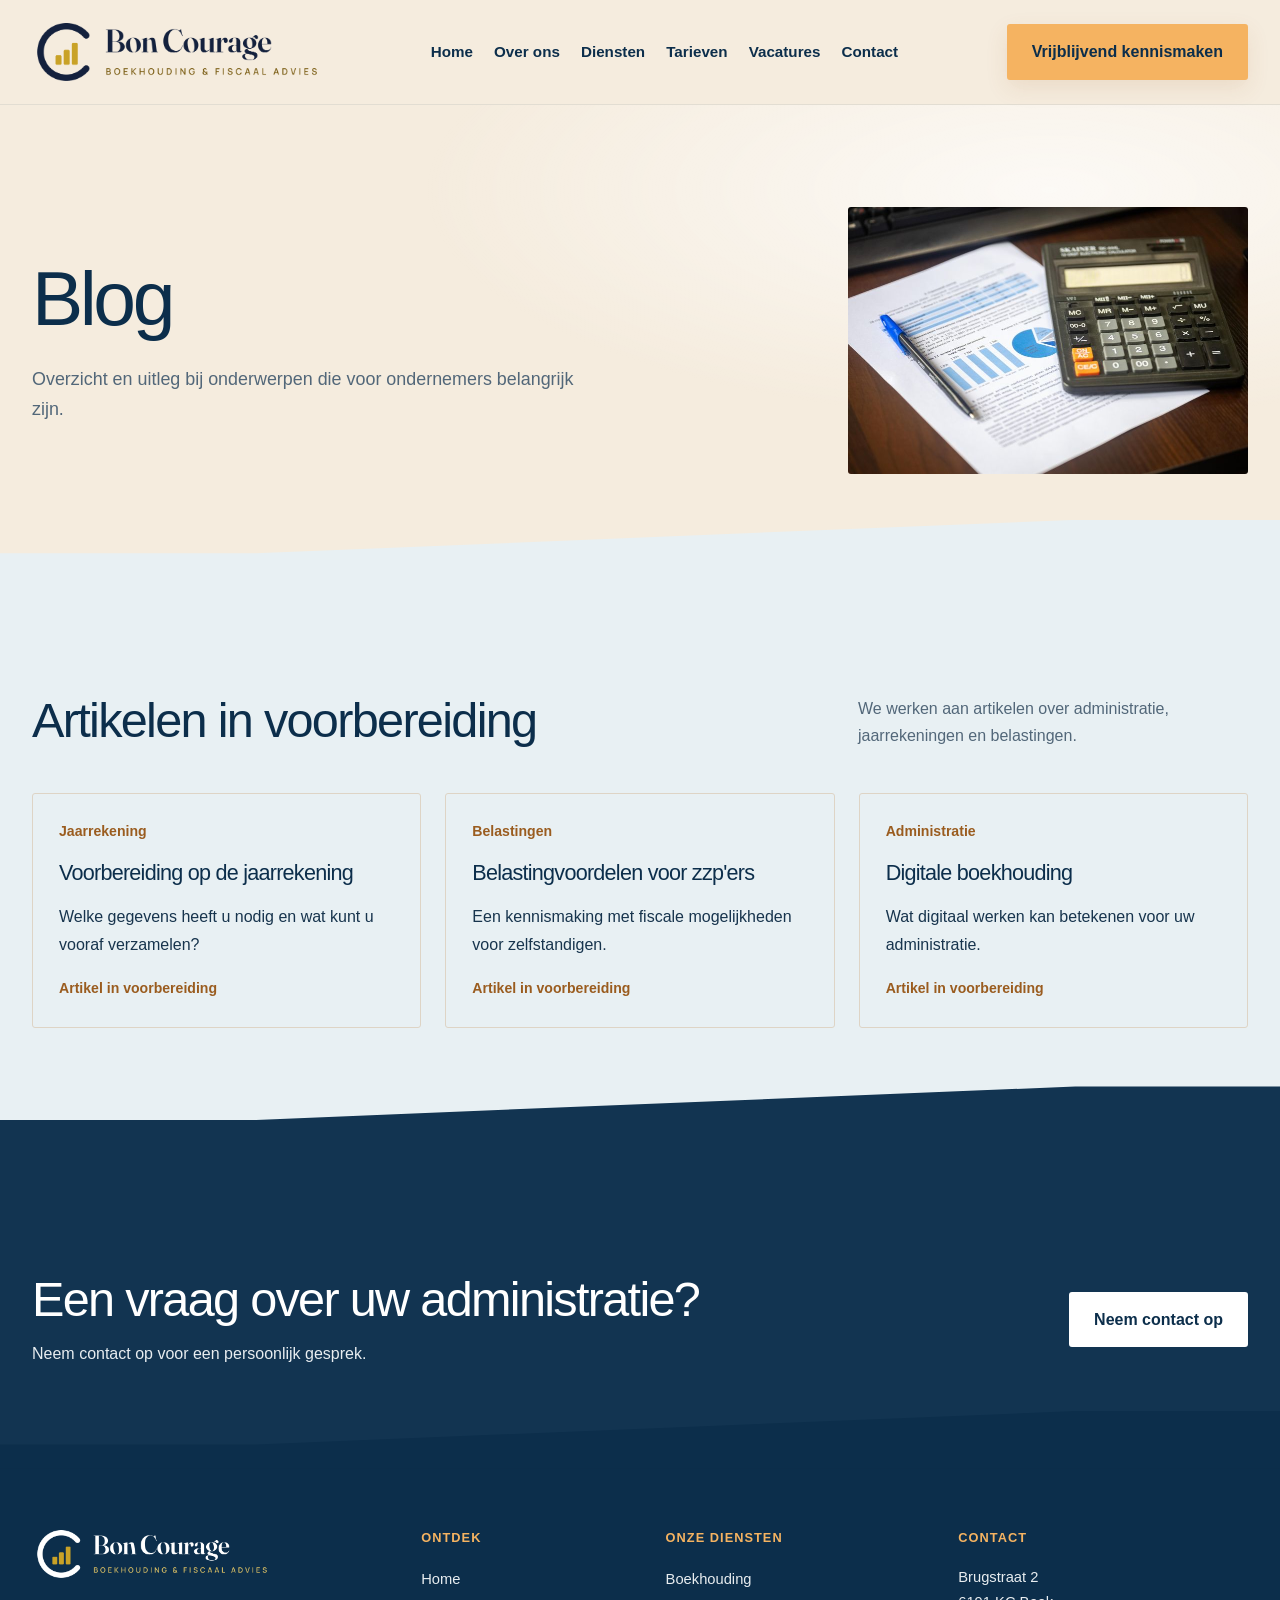
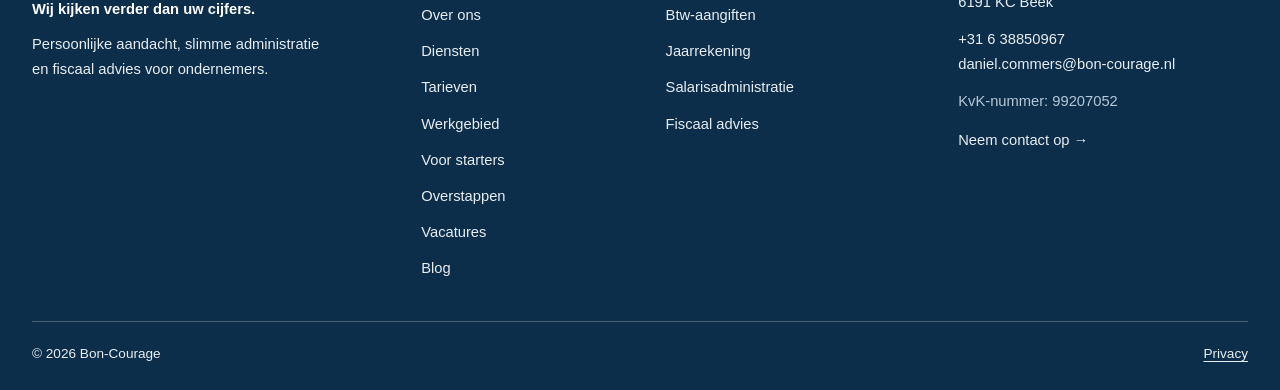
==== commit 61e09159: "Remove cookie information page Co-authored-by: Copilot <223556219+Copilot@users.noreply.github.com>" ====
--- a/blog.html
+++ b/blog.html
@@ -10,7 +10,7 @@
     <link rel="icon" href="favicon.svg" type="image/svg+xml">
     <link rel="apple-touch-icon" href="apple-touch-icon.png">
     <link rel="manifest" href="site.webmanifest">
-    <link rel="stylesheet" href="assets/css/style.css?v=20261125">
+    <link rel="stylesheet" href="assets/css/style.css?v=20261125-3">
     <script src="assets/js/animations.js?v=20261125" defer></script>
     <script src="assets/js/navigation.js?v=20261125" defer></script>
 </head>
@@ -121,7 +121,7 @@
         </div>
         <div class="container footer-bottom">
             <p>&copy; 2026 Bon-Courage</p>
-            <p><a href="privacy.html">Privacy</a> &nbsp; &middot; &nbsp; <a href="cookies.html">Cookies</a></p>
+            <p><a href="privacy.html">Privacy</a></p>
         </div>
     </footer>
 </body>
--- a/assets/css/style.css
+++ b/assets/css/style.css
@@ -1,3 +1,5 @@
+@charset "UTF-8";
+
 :root {
     --navy: #123451;
     --deep: #0c2e4b;
@@ -232,7 +234,6 @@
 .footer-bottom p { margin: 0; }
 .footer-bottom a { text-underline-offset: 3px; }
 .home-values-section { background: var(--paper); }
-.home-values-section .section-heading { margin-bottom: 52px; }
 .home-services-section { position: relative; overflow: hidden; isolation: isolate; color: #e8edf0; background: var(--navy); }
 .home-services-section::before { content: ""; position: absolute; z-index: -1; top: -250px; right: -130px; width: min(58vw, 760px); aspect-ratio: 1; border: 1px solid rgba(255, 255, 255, .09); border-radius: 50%; box-shadow: 0 0 0 70px rgba(255, 255, 255, .025), 0 0 0 140px rgba(255, 255, 255, .02); pointer-events: none; }
 .home-services-section .section-label { color: #ffd39e; }
@@ -254,9 +255,6 @@
 .home-audience-section .editorial-split > div:first-child { padding-left: 32px; border-left: 5px solid var(--gold); }
 .home-audience-section .editorial-split h2 { max-width: 560px; }
 .home-process-section { padding-bottom: clamp(96px, 8vw, 132px); background: var(--cream); }
-.home-process-section .steps li { min-height: 250px; padding: 28px 22px; border: 1px solid var(--line); border-top: 4px solid var(--gold); background: var(--paper); }
-.home-process-section .steps li::before { display: grid; width: 48px; height: 48px; place-items: center; margin-bottom: 24px; border-radius: 50%; color: #fff; background: var(--navy); font-size: 1rem; }
-.home-process-section .steps p { margin-bottom: 0; }
 .home-faq-section { background: var(--paper); }
 .home-faq-section .faq-layout { align-items: start; }
 .home-expertise-section { position: relative; overflow: hidden; background: var(--blue); }
@@ -319,12 +317,127 @@
     .navbar { flex-direction: row; flex-wrap: wrap; gap: 0 16px; min-height: 80px; padding-block: 8px; }
     .brand { flex: 0 1 210px; width: 210px; height: 64px; justify-content: flex-start; }
     .nav-links { flex-basis: 100%; justify-content: flex-start; padding: 8px 0 16px; }
-    .menu-ready .nav-toggle { display: inline-flex; align-items: center; gap: 9px; min-height: 44px; padding: 8px 13px; border: 1px solid var(--line); border-radius: 8px; color: var(--deep); background: var(--paper); font: inherit; font-weight: 700; cursor: pointer; }
-    .nav-toggle-icon { display: flex; flex-direction: column; gap: 4px; width: 20px; }
-    .nav-toggle-icon span { display: block; height: 2px; border-radius: 2px; background: currentColor; }
+    .menu-ready .nav-toggle { display: inline-flex; align-items: center; gap: 10px; min-height: 48px; padding: 5px 16px 5px 5px; border: 1px solid rgba(18, 52, 81, .12); border-radius: 999px; color: var(--deep); background: var(--paper); box-shadow: 0 6px 20px rgba(12, 46, 75, .08); font: inherit; font-size: .9rem; font-weight: 700; cursor: pointer; transition: box-shadow .2s ease, border-color .2s ease; }
+    .menu-ready .nav-toggle:hover { border-color: var(--gold); box-shadow: 0 8px 24px rgba(12, 46, 75, .14); }
+    .nav-toggle-icon { display: flex; flex-direction: column; justify-content: center; gap: 4px; width: 36px; height: 36px; padding: 0 9px; border-radius: 50%; background: var(--gold); }
+    .nav-toggle-icon span { display: block; height: 2px; border-radius: 2px; background: currentColor; transition: transform .2s ease, opacity .2s ease; }
+    .menu-open .nav-toggle-icon span:first-child { transform: translateY(6px) rotate(45deg); }
+    .menu-open .nav-toggle-icon span:nth-child(2) { opacity: 0; }
+    .menu-open .nav-toggle-icon span:last-child { transform: translateY(-6px) rotate(-45deg); }
     .menu-ready .nav-links { display: none; }
     .menu-ready.menu-open .nav-links { display: flex; flex-direction: column; align-items: stretch; gap: 0; max-height: calc(100vh - 90px); overflow-y: auto; padding: 10px 0 16px; }
     .menu-ready .nav-links a { display: block; padding: 10px 4px; font-size: 1rem; }
+}
+.home-values-layout { display: grid; grid-template-columns: minmax(0, .9fr) minmax(0, 1fr); align-items: stretch; gap: clamp(36px, 6vw, 100px); }
+.home-values-intro { position: relative; isolation: isolate; overflow: hidden; display: flex; flex-direction: column; align-items: flex-start; min-height: 500px; padding: clamp(32px, 4vw, 64px); border-radius: 3px 90px 3px 3px; color: #d3e0e8; background: var(--navy); }
+.home-values-intro::before { content: ""; position: absolute; z-index: -1; right: -120px; bottom: -180px; width: 360px; height: 360px; border: 1px solid rgba(255, 255, 255, .16); border-radius: 50%; box-shadow: 0 0 0 55px rgba(255, 255, 255, .035), 0 0 0 110px rgba(255, 255, 255, .025); }
+.home-values-intro .section-label { color: #ffd39e; }
+.home-values-intro h2 { max-width: 560px; margin-bottom: 24px; color: #fff; }
+.home-values-intro p:not(.section-label) { max-width: 440px; font-size: 1.08rem; }
+.home-values-intro a { margin-top: auto; padding-top: 26px; color: #fff; font-weight: 700; text-decoration-color: var(--gold); text-underline-offset: 6px; }
+.home-values-intro a span, .home-process-intro a span { display: inline-block; margin-left: 6px; transition: transform .2s ease; }
+.home-values-intro a:hover span, .home-process-intro a:hover span { transform: translateX(5px); }
+.home-values-section .value-grid { display: grid; grid-template-columns: 1fr; gap: 0; align-content: center; }
+.home-values-section .value-card { display: grid; grid-template-columns: 70px minmax(0, 1fr); gap: 22px; align-items: start; min-height: 0; padding: 30px 0; border: 0; border-bottom: 1px solid var(--line); border-radius: 0; background: transparent; }
+.home-values-section .value-card:first-child { border-top: 1px solid var(--line); }
+.home-values-section .value-card:hover { transform: none; box-shadow: none; }
+.home-values-section .value-number { width: auto; height: auto; margin: 0; border-radius: 0; color: #a76a2a; background: transparent; font-size: 2rem; font-weight: 400; line-height: 1; }
+.home-values-section .value-card h3 { margin-bottom: 10px; font-size: clamp(1.35rem, 2vw, 1.8rem); }
+.home-values-section .value-card p { max-width: 440px; }
+.home-process-layout { display: grid; grid-template-columns: minmax(0, .8fr) minmax(0, 1.2fr); gap: clamp(48px, 8vw, 130px); align-items: start; }
+.home-process-intro { position: relative; isolation: isolate; padding: 20px 0 80px; }
+.home-process-mark { position: absolute; z-index: -1; right: 0; bottom: -40px; color: rgba(245, 179, 97, .22); font-size: clamp(12rem, 20vw, 20rem); font-weight: 800; line-height: 1; pointer-events: none; }
+.home-process-intro h2 { max-width: 460px; }
+.home-process-intro > p:not(.section-label) { max-width: 370px; color: var(--muted); font-size: 1.1rem; }
+.home-process-intro a { display: inline-block; margin-top: 20px; }
+.home-process-section .steps { position: relative; display: grid; grid-template-columns: 1fr; gap: 0; margin: 0; }
+.home-process-section .steps::before { content: ""; position: absolute; top: 36px; bottom: 36px; left: 22px; width: 1px; background: #d7bc92; }
+.home-process-section .steps li { position: relative; display: grid; grid-template-columns: 52px minmax(0, .9fr) minmax(0, 1.1fr); align-items: center; gap: 22px; min-height: 110px; padding: 20px 0; border: 0; border-bottom: 1px solid #d7c8b7; background: transparent; }
+.home-process-section .steps li:first-child { border-top: 1px solid #d7c8b7; }
+.home-process-section .steps li::before { display: grid; width: 45px; height: 45px; place-items: center; margin: 0; border: 1px solid var(--navy); border-radius: 50%; color: var(--deep); background: var(--cream); font-size: .95rem; }
+.home-process-section .steps li:first-child::before { color: var(--deep); border-color: var(--gold); background: var(--gold); }
+.home-process-section .steps h3, .home-process-section .steps p { margin: 0; }
+.home-process-section .steps h3 { font-size: 1.15rem; }
+.home-process-section .steps p { font-size: .95rem; }
+@media (max-width: 850px) {
+    .home-values-layout, .home-process-layout { grid-template-columns: 1fr; gap: 32px; }
+    .home-values-intro { min-height: 380px; }
+    .home-process-intro { padding-bottom: 20px; }
+    .home-process-mark { right: 5%; bottom: -35px; }
+}
+@media (max-width: 560px) {
+    .home-values-intro { min-height: 360px; border-radius: 3px 60px 3px 3px; }
+    .home-values-section .value-card { grid-template-columns: 45px minmax(0, 1fr); gap: 15px; padding: 24px 0; }
+    .home-process-section .steps li { grid-template-columns: 45px minmax(0, 1fr); gap: 4px 18px; min-height: 100px; }
+    .home-process-section .steps li::before { grid-row: 1 / span 2; }
+    .home-process-section .steps h3, .home-process-section .steps p { grid-column: 2; }
+}
+.about-hero .hero-alt-layout, .pricing-hero .hero-alt-layout { grid-template-columns: minmax(0, 1fr) minmax(0, 500px); }
+.about-hero-visual, .pricing-hero-visual { position: relative; margin: 0 16px 16px 0; }
+.about-hero-visual::before, .pricing-hero-visual::before { content: ""; position: absolute; inset: 20px -20px -20px 20px; border: 2px solid var(--gold); border-radius: 3px 70px 3px 3px; }
+.about-hero-visual .hero-alt-image, .pricing-hero-visual .hero-alt-image { position: relative; border-radius: 3px 70px 3px 3px; }
+.about-story { display: grid; grid-template-columns: minmax(0, .9fr) minmax(0, 1.1fr); gap: clamp(42px, 8vw, 120px); align-items: center; }
+.about-story-heading h2 { max-width: 480px; margin-bottom: 30px; }
+.about-story-accent { display: block; width: clamp(110px, 15vw, 200px); height: 7px; background: var(--gold); }
+.about-story-copy { max-width: 620px; padding-left: clamp(24px, 4vw, 55px); border-left: 1px solid #b6c8d2; color: var(--muted); font-size: 1.08rem; }
+.about-story-copy p:last-child { margin-bottom: 0; }
+.about-philosophy { display: grid; grid-template-columns: minmax(0, .9fr) minmax(0, 1fr); gap: clamp(40px, 6vw, 90px); align-items: stretch; }
+.about-philosophy-intro { position: relative; isolation: isolate; overflow: hidden; display: flex; flex-direction: column; justify-content: center; padding: clamp(32px, 4vw, 64px); border-radius: 3px 90px 3px 3px; color: #d3e0e8; background: var(--navy); }
+.about-philosophy-intro::before { content: ""; position: absolute; z-index: -1; right: -120px; bottom: -180px; width: 360px; height: 360px; border: 1px solid rgba(255, 255, 255, .16); border-radius: 50%; box-shadow: 0 0 0 55px rgba(255, 255, 255, .035), 0 0 0 110px rgba(255, 255, 255, .025); }
+.about-philosophy-intro .section-label { color: #ffd39e; }
+.about-philosophy-intro h2 { color: #fff; }
+.about-philosophy-intro p:last-child { max-width: 450px; margin-bottom: 0; font-size: 1.08rem; }
+.about-philosophy .principle-grid { display: grid; grid-template-columns: 1fr; gap: 0; margin: 0; counter-reset: principles; }
+.about-philosophy .principle-grid article { display: grid; grid-template-columns: 52px minmax(0, 1fr); column-gap: 20px; align-content: center; min-height: 130px; padding: 22px 0; border-top: 1px solid var(--line); counter-increment: principles; }
+.about-philosophy .principle-grid article:last-child { border-bottom: 1px solid var(--line); }
+.about-philosophy .principle-grid article::before { content: counter(principles); grid-row: 1 / span 2; color: #a76a2a; font-size: 2rem; line-height: 1; }
+.about-philosophy .principle-grid h3 { margin: 0 0 8px; font-size: clamp(1.25rem, 1.8vw, 1.65rem); }
+.about-philosophy .principle-grid p { margin: 0; }
+.about-partner { display: grid; grid-template-columns: minmax(0, .9fr) minmax(0, 1.1fr); align-items: center; gap: clamp(36px, 6vw, 90px); }
+.about-partner-heading h2 { max-width: 500px; }
+.about-partner-heading::after { content: ""; display: block; width: 96px; height: 6px; background: var(--gold); }
+.about-partner-copy { padding: clamp(30px, 4vw, 54px); border-radius: 3px 70px 3px 3px; color: var(--muted); background: var(--paper); box-shadow: 0 18px 45px rgba(12, 46, 75, .06); font-size: 1.06rem; }
+.about-partner-copy .text-link { display: inline-block; margin-top: 12px; }
+@media (max-width: 850px) {
+    .about-hero .hero-alt-layout, .pricing-hero .hero-alt-layout, .about-story, .about-philosophy, .about-partner { grid-template-columns: 1fr; gap: 32px; }
+    .about-hero-visual, .pricing-hero-visual { max-width: 600px; }
+    .about-philosophy-intro { min-height: 340px; }
+}
+@media (max-width: 560px) {
+    .about-hero-visual, .pricing-hero-visual { margin-right: 12px; }
+    .about-story-copy { padding-left: 20px; }
+    .about-philosophy-intro, .about-partner-copy { border-radius: 3px 60px 3px 3px; }
+    .about-philosophy .principle-grid article { grid-template-columns: 38px minmax(0, 1fr); gap: 0 15px; min-height: 0; }
+}
+.pricing-offer-section .pricing-grid { display: grid; grid-template-columns: minmax(0, 1.15fr) minmax(0, .85fr); gap: 22px; counter-reset: pricing; }
+.pricing-offer-section .pricing-card { position: relative; overflow: hidden; min-height: 230px; padding: clamp(30px, 3.5vw, 48px); border: 0; border-radius: 3px 60px 3px 3px; background: var(--paper); counter-increment: pricing; box-shadow: 0 14px 36px rgba(12, 46, 75, .06); }
+.pricing-offer-section .pricing-card::before { content: counter(pricing); display: grid; width: 44px; height: 44px; place-items: center; margin-bottom: 24px; border-radius: 14px; color: var(--deep); background: var(--gold); font-weight: 800; transform: rotate(-6deg); }
+.pricing-offer-section .pricing-card h2 { font-size: clamp(1.45rem, 2.2vw, 2rem); }
+.pricing-offer-section .pricing-card p:last-child { margin-bottom: 0; }
+.pricing-offer-section .pricing-card:first-child { grid-row: span 2; color: #d3e0e8; background: var(--navy); }
+.pricing-offer-section .pricing-card:first-child h2 { color: #fff; }
+.pricing-offer-section .pricing-card:first-child p, .pricing-offer-section .pricing-card:first-child li { color: inherit; }
+.pricing-offer-section .pricing-card:first-child ul { display: grid; gap: 12px; margin: 28px 0 0; padding: 0; list-style: none; }
+.pricing-offer-section .pricing-card:first-child li { padding: 12px 0; border-bottom: 1px solid rgba(255, 255, 255, .18); }
+.pricing-offer-section .pricing-card:first-child li::before { content: "—"; margin-right: 12px; color: var(--gold); }
+.pricing-offer-section .pricing-card:nth-child(2) { background: var(--cream); }
+.pricing-process-layout { display: grid; grid-template-columns: minmax(0, .8fr) minmax(0, 1.2fr); gap: clamp(48px, 8vw, 120px); align-items: start; }
+.pricing-process-intro h2 { max-width: 460px; }
+.pricing-process-intro .pricing-note { margin: 32px 0 0; border-radius: 0 30px 0 0; }
+.pricing-process-section .pricing-steps { display: grid; grid-template-columns: 1fr; gap: 0; margin: 0; }
+.pricing-process-section .pricing-steps li { display: grid; grid-template-columns: 50px minmax(0, 1fr); align-items: center; gap: 20px; min-height: 110px; padding: 22px 0; border: 0; border-bottom: 1px solid var(--line); color: var(--muted); font-size: 1.05rem; }
+.pricing-process-section .pricing-steps li:first-child { border-top: 1px solid var(--line); }
+.pricing-process-section .pricing-steps li::before { display: grid; width: 45px; height: 45px; place-items: center; margin: 0; border: 1px solid var(--navy); border-radius: 50%; color: var(--deep); background: var(--paper); font-size: .95rem; }
+.pricing-process-section .pricing-steps li:first-child::before { border-color: var(--gold); background: var(--gold); }
+.pricing-faq-section .faq-layout { align-items: start; }
+@media (max-width: 850px) {
+    .pricing-offer-section .pricing-grid, .pricing-process-layout { grid-template-columns: 1fr; }
+    .pricing-offer-section .pricing-card:first-child { grid-row: auto; }
+    .pricing-process-layout { gap: 32px; }
+}
+@media (max-width: 560px) {
+    .pricing-offer-section .pricing-card { min-height: 0; }
+    .pricing-process-section .pricing-steps li { grid-template-columns: 45px minmax(0, 1fr); gap: 15px; }
 }
 .home-bento { counter-reset: hb; display: grid; grid-template-columns: repeat(6, 1fr); gap: 22px; }
 .home-bento .service-card { position: relative; counter-increment: hb; display: flex; flex-direction: column; gap: 12px; overflow: hidden; min-height: 250px; padding: clamp(26px, 3vw, 38px); border: 0; border-radius: 22px; color: var(--muted); background: #fff; box-shadow: 0 12px 34px rgba(12, 46, 75, .07); transition: transform .3s ease, box-shadow .3s ease; }
